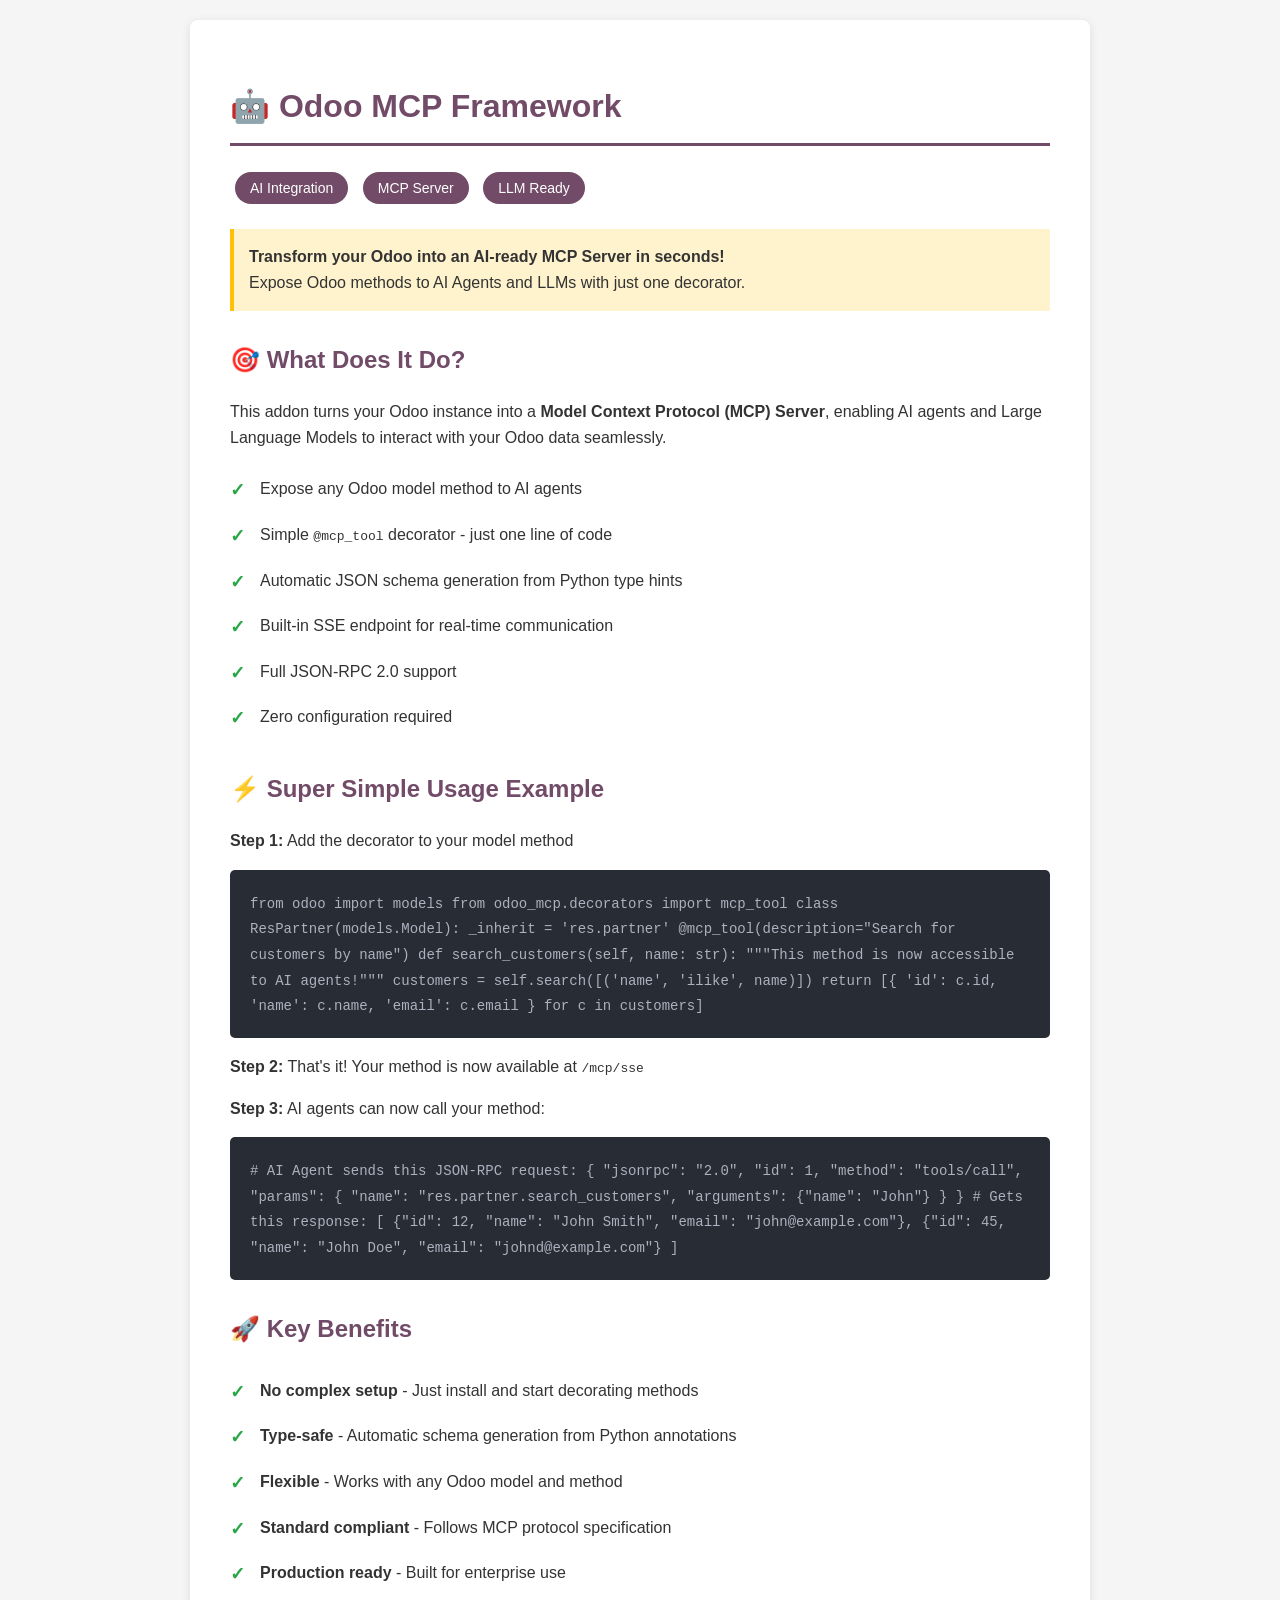
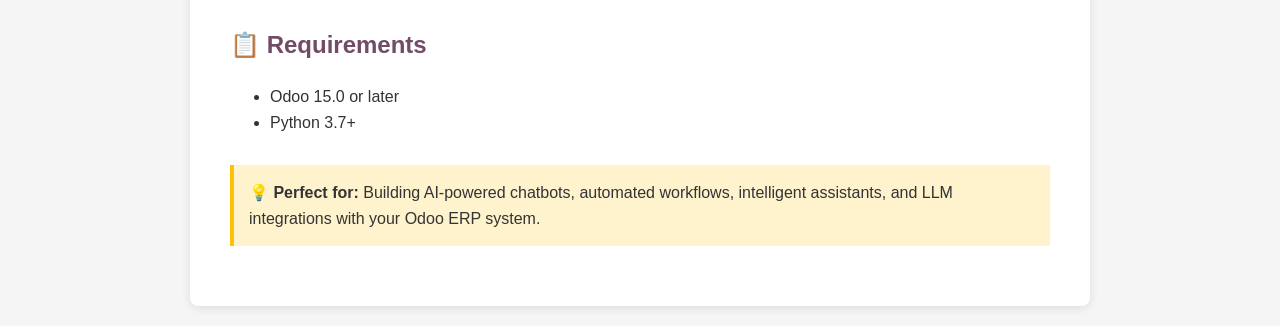
==== odoo_mcp/static/description/index.html @ 68dbedbb "odoo_mcp, to test" ====
<!DOCTYPE html>
<html lang="en">
<head>
    <meta charset="UTF-8">
    <meta name="viewport" content="width=device-width, initial-scale=1.0">
    <title>Odoo MCP Framework</title>
    <style>
        body {
            font-family: -apple-system, BlinkMacSystemFont, 'Segoe UI', Roboto, Oxygen, Ubuntu, sans-serif;
            line-height: 1.6;
            color: #333;
            max-width: 900px;
            margin: 0 auto;
            padding: 20px;
            background: #f5f5f5;
        }
        .container {
            background: white;
            padding: 40px;
            border-radius: 8px;
            box-shadow: 0 2px 10px rgba(0,0,0,0.1);
        }
        h1 {
            color: #714B67;
            border-bottom: 3px solid #714B67;
            padding-bottom: 10px;
        }
        h2 {
            color: #714B67;
            margin-top: 30px;
        }
        .highlight {
            background: #fff3cd;
            border-left: 4px solid #ffc107;
            padding: 15px;
            margin: 20px 0;
        }
        .code-block {
            background: #282c34;
            color: #abb2bf;
            padding: 20px;
            border-radius: 5px;
            overflow-x: auto;
            margin: 15px 0;
        }
        .code-block code {
            font-family: 'Courier New', monospace;
            font-size: 14px;
        }
        .feature-list {
            list-style: none;
            padding: 0;
        }
        .feature-list li {
            padding: 10px 0;
            padding-left: 30px;
            position: relative;
        }
        .feature-list li:before {
            content: "✓";
            position: absolute;
            left: 0;
            color: #28a745;
            font-weight: bold;
            font-size: 18px;
        }
        .badge {
            display: inline-block;
            background: #714B67;
            color: white;
            padding: 5px 15px;
            border-radius: 20px;
            font-size: 14px;
            margin: 5px;
        }
    </style>
</head>
<body>
    <div class="container">
        <h1>🤖 Odoo MCP Framework</h1>

        <div style="margin: 20px 0;">
            <span class="badge">AI Integration</span>
            <span class="badge">MCP Server</span>
            <span class="badge">LLM Ready</span>
        </div>

        <div class="highlight">
            <strong>Transform your Odoo into an AI-ready MCP Server in seconds!</strong><br>
            Expose Odoo methods to AI Agents and LLMs with just one decorator.
        </div>

        <h2>🎯 What Does It Do?</h2>
        <p>This addon turns your Odoo instance into a <strong>Model Context Protocol (MCP) Server</strong>, enabling AI agents and Large Language Models to interact with your Odoo data seamlessly.</p>

        <ul class="feature-list">
            <li>Expose any Odoo model method to AI agents</li>
            <li>Simple <code>@mcp_tool</code> decorator - just one line of code</li>
            <li>Automatic JSON schema generation from Python type hints</li>
            <li>Built-in SSE endpoint for real-time communication</li>
            <li>Full JSON-RPC 2.0 support</li>
            <li>Zero configuration required</li>
        </ul>

        <h2>⚡ Super Simple Usage Example</h2>

        <p><strong>Step 1:</strong> Add the decorator to your model method</p>

        <div class="code-block">
<code>from odoo import models
from odoo_mcp.decorators import mcp_tool

class ResPartner(models.Model):
    _inherit = 'res.partner'

    @mcp_tool(description="Search for customers by name")
    def search_customers(self, name: str):
        """This method is now accessible to AI agents!"""
        customers = self.search([('name', 'ilike', name)])
        return [{
            'id': c.id,
            'name': c.name,
            'email': c.email
        } for c in customers]</code>
        </div>

        <p><strong>Step 2:</strong> That's it! Your method is now available at <code>/mcp/sse</code></p>

        <p><strong>Step 3:</strong> AI agents can now call your method:</p>

        <div class="code-block">
<code># AI Agent sends this JSON-RPC request:
{
  "jsonrpc": "2.0",
  "id": 1,
  "method": "tools/call",
  "params": {
    "name": "res.partner.search_customers",
    "arguments": {"name": "John"}
  }
}

# Gets this response:
[
  {"id": 12, "name": "John Smith", "email": "john@example.com"},
  {"id": 45, "name": "John Doe", "email": "johnd@example.com"}
]</code>
        </div>

        <h2>🚀 Key Benefits</h2>
        <ul class="feature-list">
            <li><strong>No complex setup</strong> - Just install and start decorating methods</li>
            <li><strong>Type-safe</strong> - Automatic schema generation from Python annotations</li>
            <li><strong>Flexible</strong> - Works with any Odoo model and method</li>
            <li><strong>Standard compliant</strong> - Follows MCP protocol specification</li>
            <li><strong>Production ready</strong> - Built for enterprise use</li>
        </ul>

        <h2>📋 Requirements</h2>
        <ul>
            <li>Odoo 15.0 or later</li>
            <li>Python 3.7+</li>
        </ul>

        <div class="highlight" style="margin-top: 30px;">
            <strong>💡 Perfect for:</strong> Building AI-powered chatbots, automated workflows, intelligent assistants, and LLM integrations with your Odoo ERP system.
        </div>
    </div>
</body>
</html>
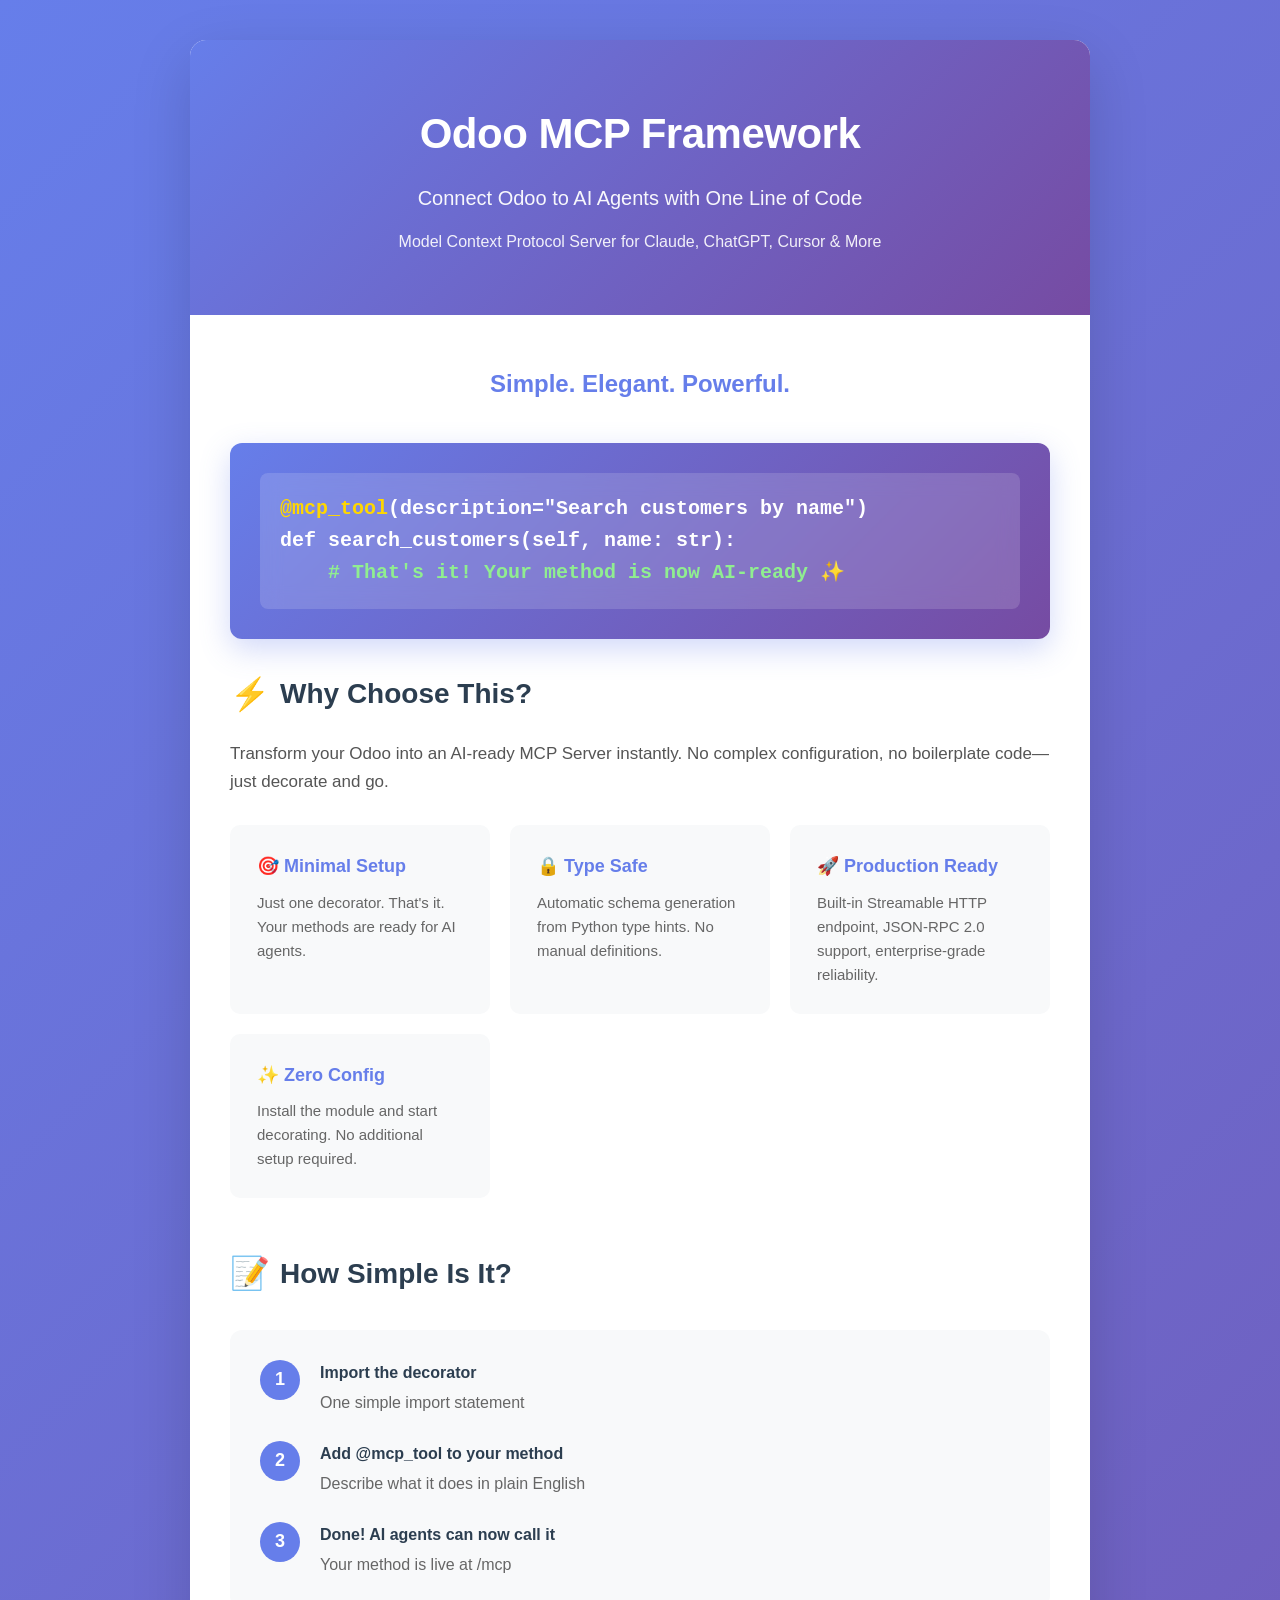
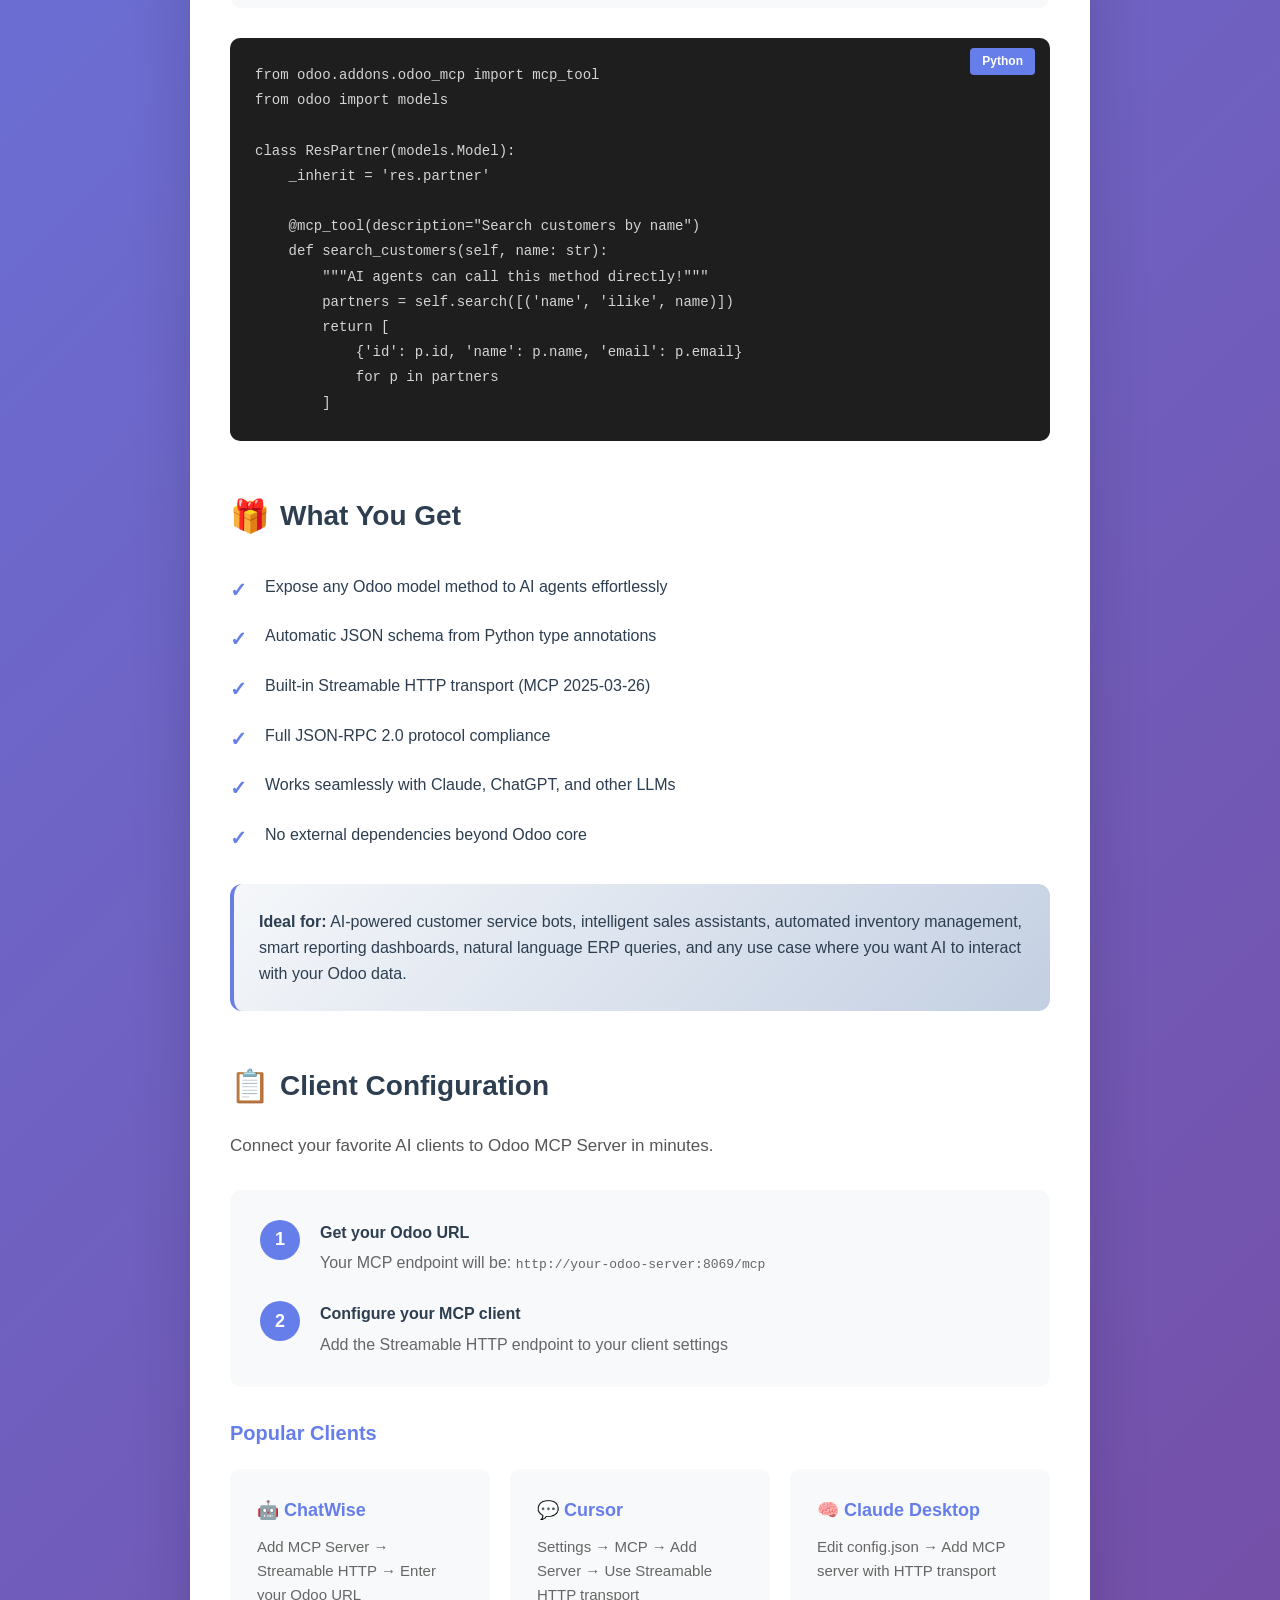
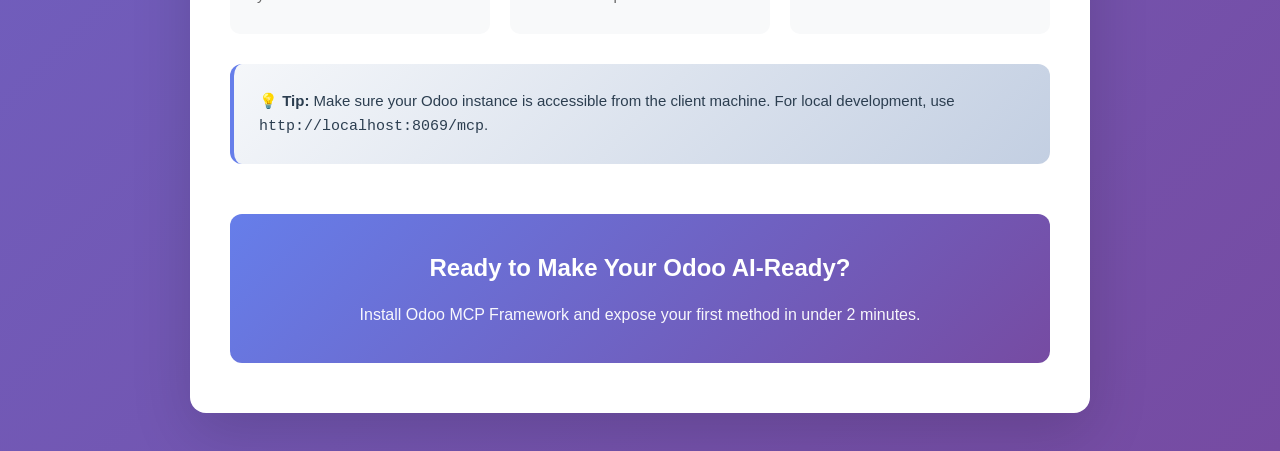
==== commit d377b9c3: "odoo_mcp v1.0.0 release" ====
--- a/odoo_mcp/static/description/index.html
+++ b/odoo_mcp/static/description/index.html
@@ -3,168 +3,468 @@
 <head>
     <meta charset="UTF-8">
     <meta name="viewport" content="width=device-width, initial-scale=1.0">
-    <title>Odoo MCP Framework</title>
+    <title>Odoo MCP Framework - Connect AI Agents to Odoo ERP | Model Context Protocol Server</title>
+    <meta name="description" content="Transform Odoo into an AI-ready MCP Server with one decorator. Enable seamless integration with Claude, ChatGPT, Cursor and other AI agents. Zero configuration required.">
+    <meta name="keywords" content="odoo mcp, model context protocol, odoo ai integration, claude odoo, chatgpt odoo, cursor odoo, llm integration, odoo ai agent, erp ai connector, odoo automation, artificial intelligence odoo, odoo chatbot">
+    <meta name="author" content="Chris">
+    <meta name="robots" content="index, follow">
+    
+    <!-- Open Graph / Social Media -->
+    <meta property="og:type" content="website">
+    <meta property="og:title" content="Odoo MCP Framework - AI Integration for Odoo ERP">
+    <meta property="og:description" content="Connect Odoo to AI Agents with One Line of Code. Implement Model Context Protocol for seamless LLM integration.">
+    <meta property="og:url" content="https://github.com/chrisking94/odoo_addons/tree/main/odoo_mcp">
+    
+    <!-- Twitter Card -->
+    <meta name="twitter:card" content="summary_large_image">
+    <meta name="twitter:title" content="Odoo MCP Framework - AI Integration Made Simple">
+    <meta name="twitter:description" content="Transform your Odoo into an AI-ready MCP Server instantly. One decorator, zero config.">
     <style>
+        * {
+            margin: 0;
+            padding: 0;
+            box-sizing: border-box;
+        }
+        
         body {
-            font-family: -apple-system, BlinkMacSystemFont, 'Segoe UI', Roboto, Oxygen, Ubuntu, sans-serif;
+            font-family: -apple-system, BlinkMacSystemFont, 'Segoe UI', Roboto, 'Helvetica Neue', Arial, sans-serif;
             line-height: 1.6;
-            color: #333;
+            color: #2c3e50;
+            background: linear-gradient(135deg, #667eea 0%, #764ba2 100%);
+            min-height: 100vh;
+            padding: 40px 20px;
+        }
+        
+        .container {
             max-width: 900px;
             margin: 0 auto;
+            background: white;
+            border-radius: 16px;
+            box-shadow: 0 20px 60px rgba(0,0,0,0.15);
+            overflow: hidden;
+        }
+        
+        .hero {
+            background: linear-gradient(135deg, #667eea 0%, #764ba2 100%);
+            color: white;
+            padding: 60px 40px;
+            text-align: center;
+        }
+        
+        .hero h1 {
+            font-size: 42px;
+            font-weight: 700;
+            margin-bottom: 15px;
+            letter-spacing: -0.5px;
+        }
+        
+        .hero p {
+            font-size: 20px;
+            opacity: 0.95;
+            max-width: 600px;
+            margin: 0 auto;
+        }
+        
+        .content {
+            padding: 50px 40px;
+        }
+        
+        .tagline {
+            text-align: center;
+            font-size: 24px;
+            color: #667eea;
+            font-weight: 600;
+            margin-bottom: 40px;
+        }
+        
+        .section {
+            margin-bottom: 50px;
+        }
+        
+        h2 {
+            color: #2c3e50;
+            font-size: 28px;
+            font-weight: 600;
+            margin-bottom: 20px;
+            display: flex;
+            align-items: center;
+            gap: 10px;
+        }
+        
+        h2 .icon {
+            font-size: 32px;
+        }
+        
+        .highlight-box {
+            background: linear-gradient(135deg, #f5f7fa 0%, #c3cfe2 100%);
+            padding: 25px;
+            border-radius: 12px;
+            margin: 20px 0;
+            border-left: 4px solid #667eea;
+        }
+        
+        .code-example {
+            background: #1e1e1e;
+            color: #d4d4d4;
+            padding: 25px;
+            border-radius: 10px;
+            overflow-x: auto;
+            margin: 20px 0;
+            position: relative;
+        }
+        
+        .code-example code {
+            font-family: 'Consolas', 'Monaco', 'Courier New', monospace;
+            font-size: 14px;
+            line-height: 1.8;
+            white-space: pre;
+            display: block;
+        }
+        
+        .code-label {
+            position: absolute;
+            top: 10px;
+            right: 15px;
+            background: #667eea;
+            color: white;
+            padding: 4px 12px;
+            border-radius: 4px;
+            font-size: 12px;
+            font-weight: 600;
+        }
+        
+        .feature-grid {
+            display: grid;
+            grid-template-columns: repeat(auto-fit, minmax(250px, 1fr));
+            gap: 20px;
+            margin: 30px 0;
+        }
+        
+        .feature-card {
+            background: #f8f9fa;
+            padding: 25px;
+            border-radius: 10px;
+            border: 2px solid transparent;
+            transition: all 0.3s ease;
+        }
+        
+        .feature-card:hover {
+            border-color: #667eea;
+            transform: translateY(-2px);
+            box-shadow: 0 5px 15px rgba(102, 126, 234, 0.1);
+        }
+        
+        .feature-card h3 {
+            color: #667eea;
+            font-size: 18px;
+            margin-bottom: 10px;
+        }
+        
+        .feature-card p {
+            color: #666;
+            font-size: 15px;
+        }
+        
+        .simple-steps {
+            background: #f8f9fa;
+            padding: 30px;
+            border-radius: 12px;
+            margin: 30px 0;
+        }
+        
+        .step {
+            display: flex;
+            gap: 20px;
+            margin-bottom: 25px;
+            align-items: flex-start;
+        }
+        
+        .step:last-child {
+            margin-bottom: 0;
+        }
+        
+        .step-number {
+            background: #667eea;
+            color: white;
+            width: 40px;
+            height: 40px;
+            border-radius: 50%;
+            display: flex;
+            align-items: center;
+            justify-content: center;
+            font-weight: 700;
+            font-size: 18px;
+            flex-shrink: 0;
+        }
+        
+        .step-content {
+            flex: 1;
+        }
+        
+        .step-content strong {
+            color: #2c3e50;
+            font-size: 16px;
+            display: block;
+            margin-bottom: 5px;
+        }
+        
+        .step-content p {
+            color: #666;
+            margin: 0;
+        }
+        
+        .import-highlight {
+            background: linear-gradient(135deg, #667eea 0%, #764ba2 100%);
+            padding: 30px;
+            border-radius: 12px;
+            text-align: center;
+            margin: 30px 0;
+            box-shadow: 0 10px 30px rgba(102, 126, 234, 0.3);
+        }
+        
+        .import-highlight code {
+            font-size: 20px;
+            color: white;
+            font-weight: 700;
+            font-family: 'Consolas', 'Monaco', monospace;
+            white-space: pre;
+            display: block;
+            text-align: left;
+            background: rgba(255, 255, 255, 0.15);
             padding: 20px;
-            background: #f5f5f5;
-        }
-        .container {
-            background: white;
-            padding: 40px;
             border-radius: 8px;
-            box-shadow: 0 2px 10px rgba(0,0,0,0.1);
-        }
-        h1 {
-            color: #714B67;
-            border-bottom: 3px solid #714B67;
-            padding-bottom: 10px;
-        }
-        h2 {
-            color: #714B67;
-            margin-top: 30px;
-        }
-        .highlight {
-            background: #fff3cd;
-            border-left: 4px solid #ffc107;
-            padding: 15px;
-            margin: 20px 0;
-        }
-        .code-block {
-            background: #282c34;
-            color: #abb2bf;
-            padding: 20px;
-            border-radius: 5px;
-            overflow-x: auto;
-            margin: 15px 0;
-        }
-        .code-block code {
-            font-family: 'Courier New', monospace;
-            font-size: 14px;
-        }
-        .feature-list {
+            backdrop-filter: blur(10px);
+        }
+        
+        .cta-box {
+            background: linear-gradient(135deg, #667eea 0%, #764ba2 100%);
+            color: white;
+            padding: 35px;
+            border-radius: 12px;
+            text-align: center;
+            margin-top: 40px;
+        }
+        
+        .cta-box h3 {
+            font-size: 24px;
+            margin-bottom: 15px;
+        }
+        
+        .cta-box p {
+            font-size: 16px;
+            opacity: 0.95;
+        }
+        
+        ul {
             list-style: none;
             padding: 0;
         }
-        .feature-list li {
-            padding: 10px 0;
-            padding-left: 30px;
+        
+        ul li {
+            padding: 12px 0;
+            padding-left: 35px;
             position: relative;
-        }
-        .feature-list li:before {
+            font-size: 16px;
+        }
+        
+        ul li:before {
             content: "✓";
             position: absolute;
             left: 0;
-            color: #28a745;
+            color: #667eea;
             font-weight: bold;
-            font-size: 18px;
-        }
-        .badge {
-            display: inline-block;
-            background: #714B67;
-            color: white;
-            padding: 5px 15px;
-            border-radius: 20px;
-            font-size: 14px;
-            margin: 5px;
+            font-size: 20px;
+        }
+        
+        @media (max-width: 768px) {
+            .hero h1 {
+                font-size: 32px;
+            }
+            
+            .hero p {
+                font-size: 18px;
+            }
+            
+            .content {
+                padding: 30px 25px;
+            }
+            
+            .feature-grid {
+                grid-template-columns: 1fr;
+            }
         }
     </style>
 </head>
 <body>
     <div class="container">
-        <h1>🤖 Odoo MCP Framework</h1>
-
-        <div style="margin: 20px 0;">
-            <span class="badge">AI Integration</span>
-            <span class="badge">MCP Server</span>
-            <span class="badge">LLM Ready</span>
+        <div class="hero">
+            <h1>Odoo MCP Framework</h1>
+            <p>Connect Odoo to AI Agents with One Line of Code</p>
+            <p style="font-size: 16px; margin-top: 15px; opacity: 0.9;">Model Context Protocol Server for Claude, ChatGPT, Cursor & More</p>
         </div>
-
-        <div class="highlight">
-            <strong>Transform your Odoo into an AI-ready MCP Server in seconds!</strong><br>
-            Expose Odoo methods to AI Agents and LLMs with just one decorator.
-        </div>
-
-        <h2>🎯 What Does It Do?</h2>
-        <p>This addon turns your Odoo instance into a <strong>Model Context Protocol (MCP) Server</strong>, enabling AI agents and Large Language Models to interact with your Odoo data seamlessly.</p>
-
-        <ul class="feature-list">
-            <li>Expose any Odoo model method to AI agents</li>
-            <li>Simple <code>@mcp_tool</code> decorator - just one line of code</li>
-            <li>Automatic JSON schema generation from Python type hints</li>
-            <li>Built-in SSE endpoint for real-time communication</li>
-            <li>Full JSON-RPC 2.0 support</li>
-            <li>Zero configuration required</li>
-        </ul>
-
-        <h2>⚡ Super Simple Usage Example</h2>
-
-        <p><strong>Step 1:</strong> Add the decorator to your model method</p>
-
-        <div class="code-block">
-<code>from odoo import models
-from odoo_mcp.decorators import mcp_tool
+        
+        <div class="content">
+            <div class="tagline">Simple. Elegant. Powerful.</div>
+            
+            <div class="import-highlight">
+                <code><span style="color: #ffd700;">@mcp_tool</span>(description="Search customers by name")
+def search_customers(self, name: str):
+    <span style="color: #90EE90;"># That's it! Your method is now AI-ready ✨</span></code>
+            </div>
+            
+            <div class="section">
+                <h2><span class="icon">⚡</span> Why Choose This?</h2>
+                <p style="font-size: 17px; color: #555; margin-bottom: 20px;">
+                    Transform your Odoo into an AI-ready MCP Server instantly. No complex configuration, no boilerplate code—just decorate and go.
+                </p>
+                
+                <div class="feature-grid">
+                    <div class="feature-card">
+                        <h3>🎯 Minimal Setup</h3>
+                        <p>Just one decorator. That's it. Your methods are ready for AI agents.</p>
+                    </div>
+                    
+                    <div class="feature-card">
+                        <h3>🔒 Type Safe</h3>
+                        <p>Automatic schema generation from Python type hints. No manual definitions.</p>
+                    </div>
+                    
+                    <div class="feature-card">
+                        <h3>🚀 Production Ready</h3>
+                        <p>Built-in Streamable HTTP endpoint, JSON-RPC 2.0 support, enterprise-grade reliability.</p>
+                    </div>
+                    
+                    <div class="feature-card">
+                        <h3>✨ Zero Config</h3>
+                        <p>Install the module and start decorating. No additional setup required.</p>
+                    </div>
+                </div>
+            </div>
+            
+            <div class="section">
+                <h2><span class="icon">📝</span> How Simple Is It?</h2>
+                
+                <div class="simple-steps">
+                    <div class="step">
+                        <div class="step-number">1</div>
+                        <div class="step-content">
+                            <strong>Import the decorator</strong>
+                            <p>One simple import statement</p>
+                        </div>
+                    </div>
+                    
+                    <div class="step">
+                        <div class="step-number">2</div>
+                        <div class="step-content">
+                            <strong>Add @mcp_tool to your method</strong>
+                            <p>Describe what it does in plain English</p>
+                        </div>
+                    </div>
+                    
+                    <div class="step">
+                        <div class="step-number">3</div>
+                        <div class="step-content">
+                            <strong>Done! AI agents can now call it</strong>
+                            <p>Your method is live at /mcp</p>
+                        </div>
+                    </div>
+                </div>
+                
+                <div class="code-example">
+                    <div class="code-label">Python</div>
+<code>from odoo.addons.odoo_mcp import mcp_tool
+from odoo import models
 
 class ResPartner(models.Model):
     _inherit = 'res.partner'
 
-    @mcp_tool(description="Search for customers by name")
+    @mcp_tool(description="Search customers by name")
     def search_customers(self, name: str):
-        """This method is now accessible to AI agents!"""
-        customers = self.search([('name', 'ilike', name)])
-        return [{
-            'id': c.id,
-            'name': c.name,
-            'email': c.email
-        } for c in customers]</code>
-        </div>
-
-        <p><strong>Step 2:</strong> That's it! Your method is now available at <code>/mcp/sse</code></p>
-
-        <p><strong>Step 3:</strong> AI agents can now call your method:</p>
-
-        <div class="code-block">
-<code># AI Agent sends this JSON-RPC request:
-{
-  "jsonrpc": "2.0",
-  "id": 1,
-  "method": "tools/call",
-  "params": {
-    "name": "res.partner.search_customers",
-    "arguments": {"name": "John"}
-  }
-}
-
-# Gets this response:
-[
-  {"id": 12, "name": "John Smith", "email": "john@example.com"},
-  {"id": 45, "name": "John Doe", "email": "johnd@example.com"}
-]</code>
-        </div>
-
-        <h2>🚀 Key Benefits</h2>
-        <ul class="feature-list">
-            <li><strong>No complex setup</strong> - Just install and start decorating methods</li>
-            <li><strong>Type-safe</strong> - Automatic schema generation from Python annotations</li>
-            <li><strong>Flexible</strong> - Works with any Odoo model and method</li>
-            <li><strong>Standard compliant</strong> - Follows MCP protocol specification</li>
-            <li><strong>Production ready</strong> - Built for enterprise use</li>
-        </ul>
-
-        <h2>📋 Requirements</h2>
-        <ul>
-            <li>Odoo 15.0 or later</li>
-            <li>Python 3.7+</li>
-        </ul>
-
-        <div class="highlight" style="margin-top: 30px;">
-            <strong>💡 Perfect for:</strong> Building AI-powered chatbots, automated workflows, intelligent assistants, and LLM integrations with your Odoo ERP system.
+        """AI agents can call this method directly!"""
+        partners = self.search([('name', 'ilike', name)])
+        return [
+            {'id': p.id, 'name': p.name, 'email': p.email}
+            for p in partners
+        ]</code>
+                </div>
+            </div>
+            
+            <div class="section">
+                <h2><span class="icon">🎁</span> What You Get</h2>
+                <ul>
+                    <li>Expose any Odoo model method to AI agents effortlessly</li>
+                    <li>Automatic JSON schema from Python type annotations</li>
+                    <li>Built-in Streamable HTTP transport (MCP 2025-03-26)</li>
+                    <li>Full JSON-RPC 2.0 protocol compliance</li>
+                    <li>Works seamlessly with Claude, ChatGPT, and other LLMs</li>
+                    <li>No external dependencies beyond Odoo core</li>
+                </ul>
+                
+                <div class="highlight-box" style="margin-top: 25px;">
+                    <p style="margin: 0; font-size: 16px;">
+                        <strong>Ideal for:</strong> AI-powered customer service bots, intelligent sales assistants, 
+                        automated inventory management, smart reporting dashboards, natural language ERP queries, 
+                        and any use case where you want AI to interact with your Odoo data.
+                    </p>
+                </div>
+            </div>
+            
+            <div class="section">
+                <h2><span class="icon">📋</span> Client Configuration</h2>
+                <p style="font-size: 17px; color: #555; margin-bottom: 20px;">
+                    Connect your favorite AI clients to Odoo MCP Server in minutes.
+                </p>
+                
+                <div class="simple-steps">
+                    <div class="step">
+                        <div class="step-number">1</div>
+                        <div class="step-content">
+                            <strong>Get your Odoo URL</strong>
+                            <p>Your MCP endpoint will be: <code>http://your-odoo-server:8069/mcp</code></p>
+                        </div>
+                    </div>
+                    
+                    <div class="step">
+                        <div class="step-number">2</div>
+                        <div class="step-content">
+                            <strong>Configure your MCP client</strong>
+                            <p>Add the Streamable HTTP endpoint to your client settings</p>
+                        </div>
+                    </div>
+                </div>
+                
+                <h3 style="margin-top: 30px; color: #667eea; font-size: 20px;">Popular Clients</h3>
+                
+                <div class="feature-grid" style="margin-top: 20px;">
+                    <div class="feature-card">
+                        <h3>🤖 ChatWise</h3>
+                        <p>Add MCP Server → Streamable HTTP → Enter your Odoo URL</p>
+                    </div>
+                    
+                    <div class="feature-card">
+                        <h3>💬 Cursor</h3>
+                        <p>Settings → MCP → Add Server → Use Streamable HTTP transport</p>
+                    </div>
+                    
+                    <div class="feature-card">
+                        <h3>🧠 Claude Desktop</h3>
+                        <p>Edit config.json → Add MCP server with HTTP transport</p>
+                    </div>
+                </div>
+                
+                <div class="highlight-box" style="margin-top: 20px;">
+                    <p style="margin: 0; font-size: 15px;">
+                        <strong>💡 Tip:</strong> Make sure your Odoo instance is accessible from the client machine. 
+                        For local development, use <code>http://localhost:8069/mcp</code>.
+                    </p>
+                </div>
+            </div>
+            
+            <div class="cta-box">
+                <h3>Ready to Make Your Odoo AI-Ready?</h3>
+                <p>Install Odoo MCP Framework and expose your first method in under 2 minutes.</p>
+            </div>
         </div>
     </div>
 </body>
-</html>+</html>
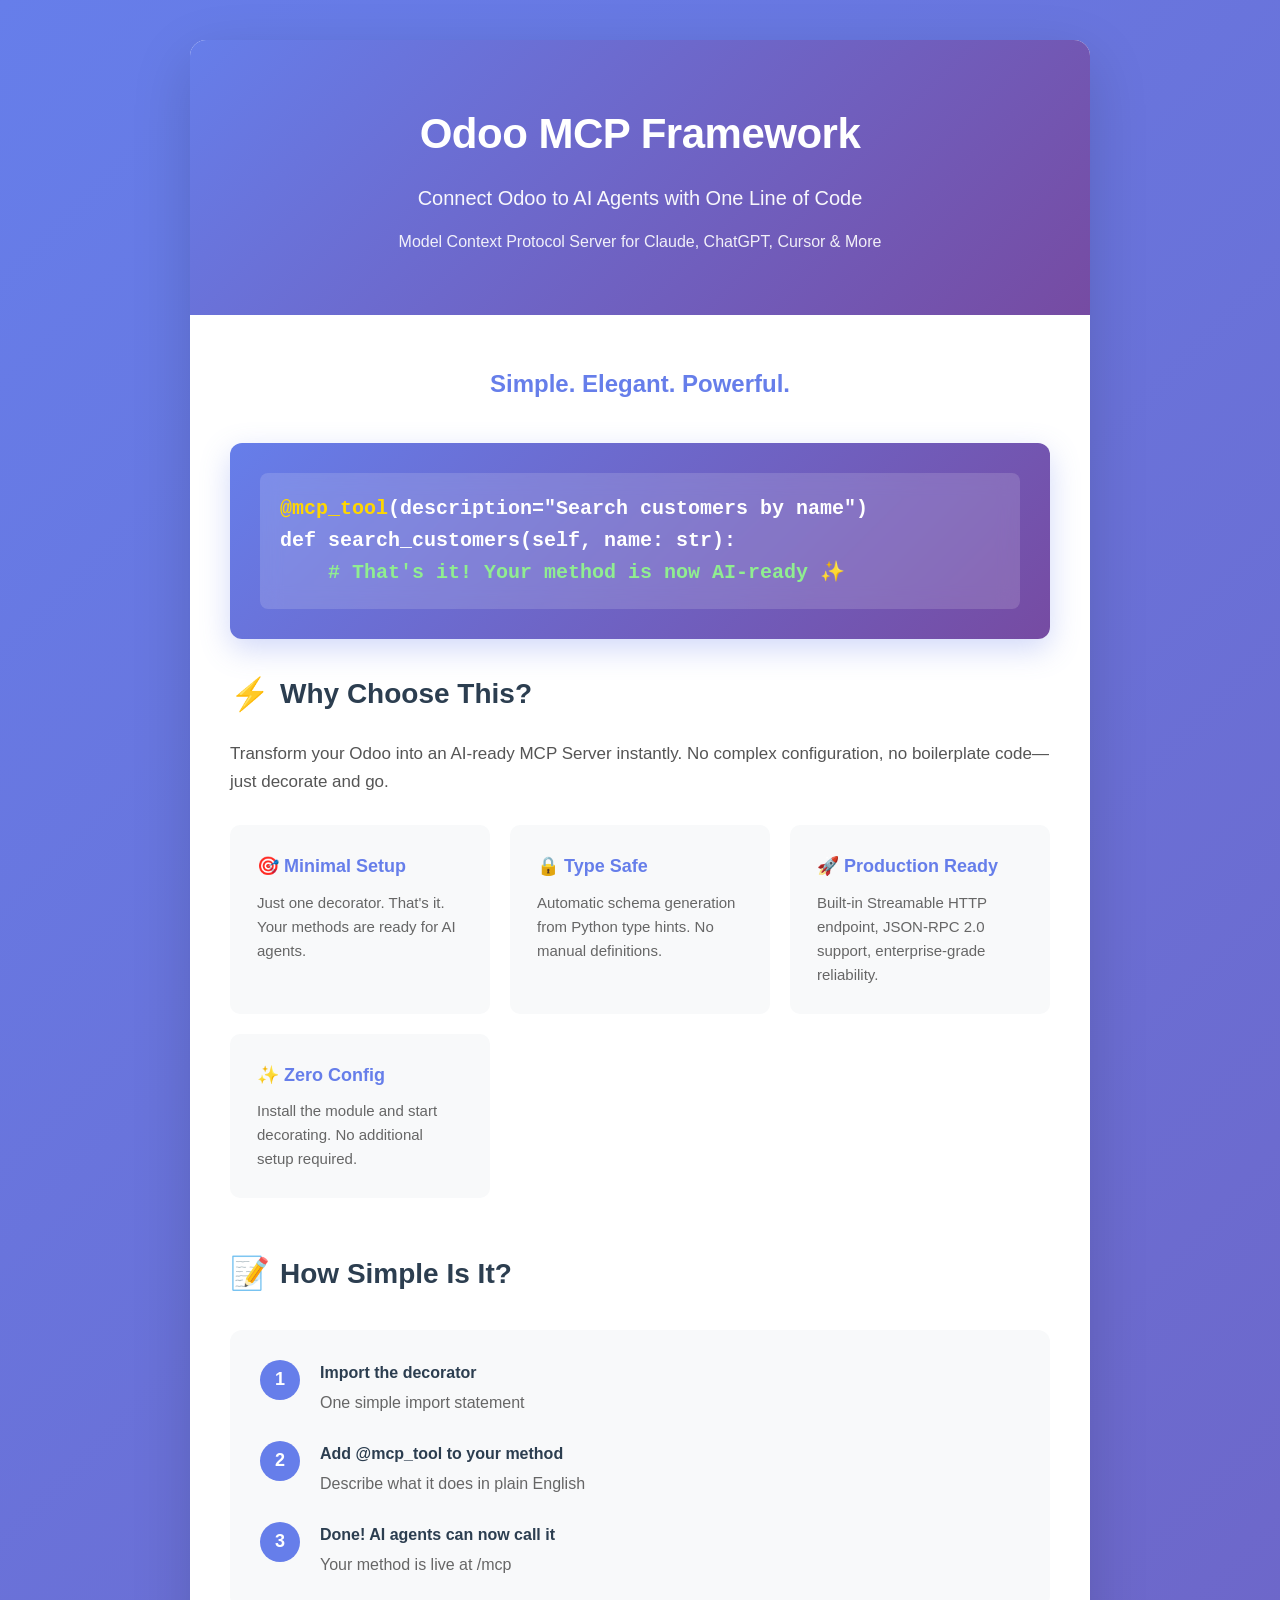
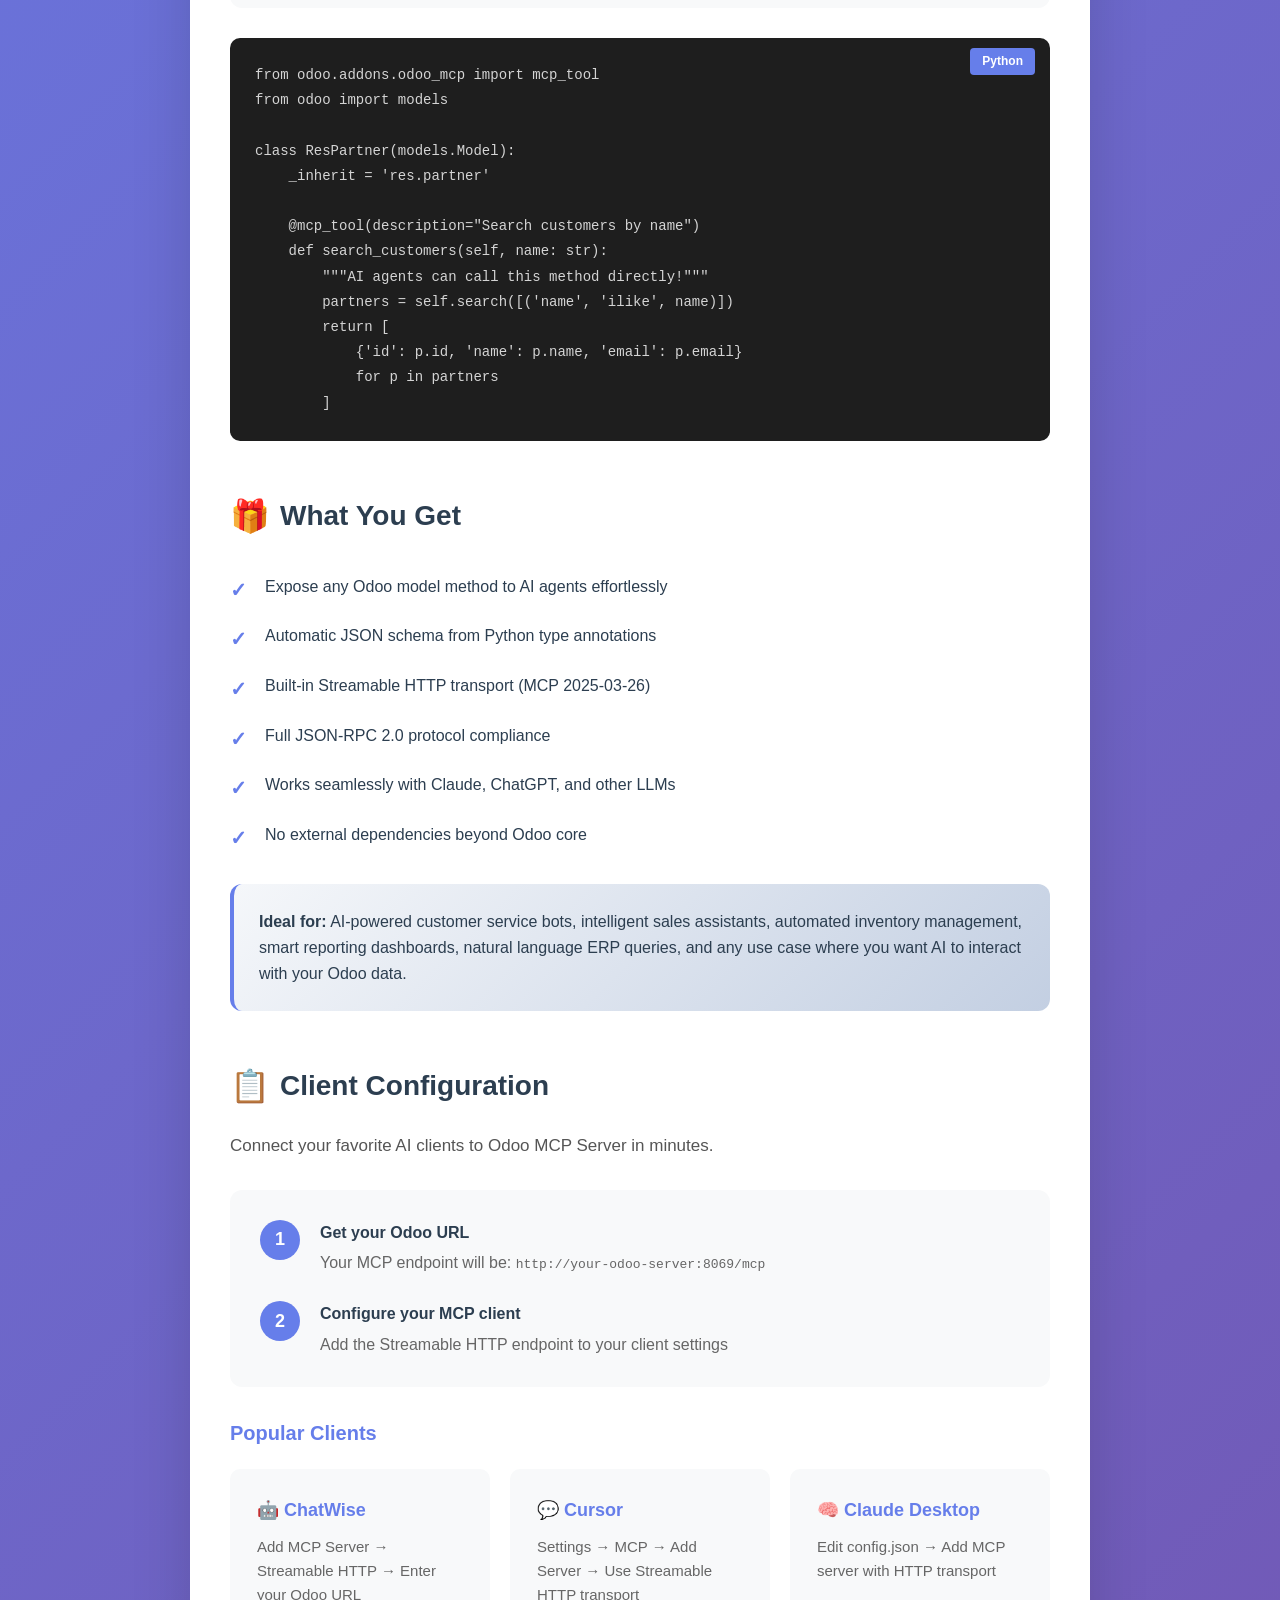
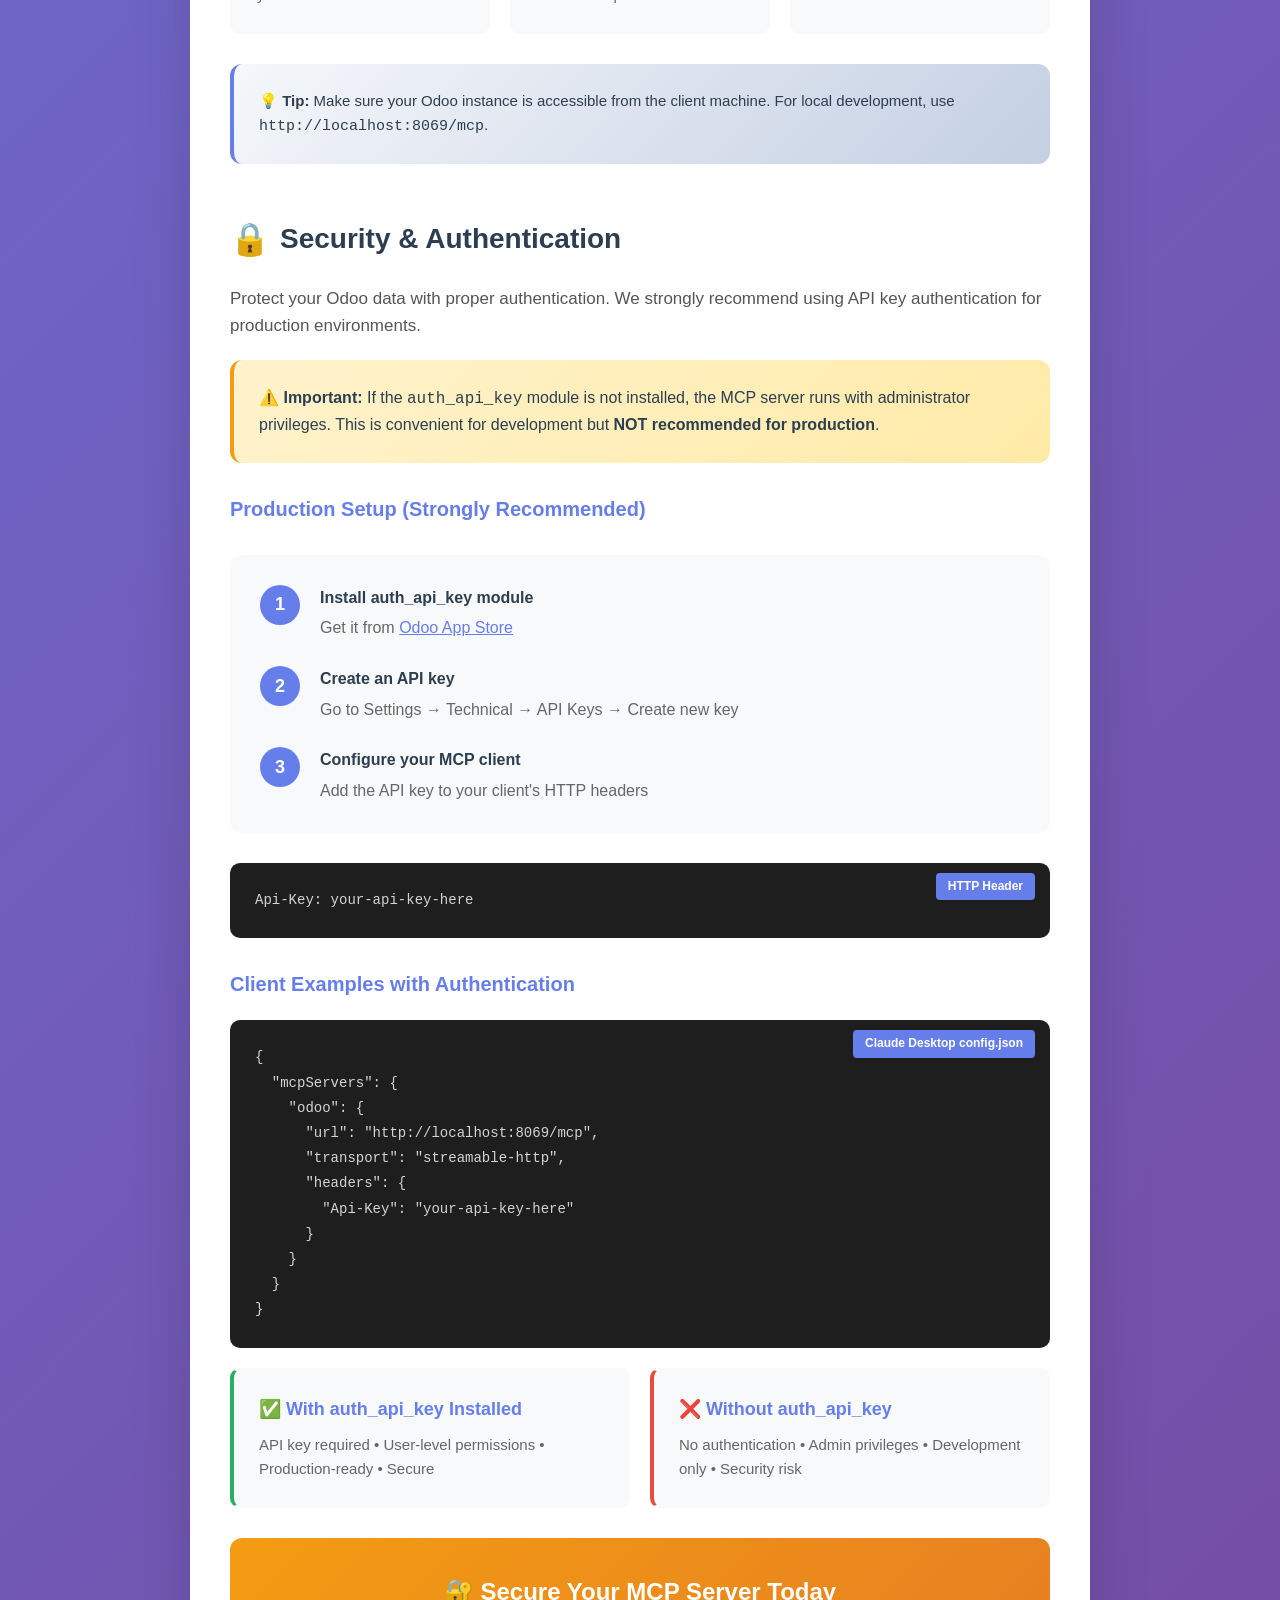
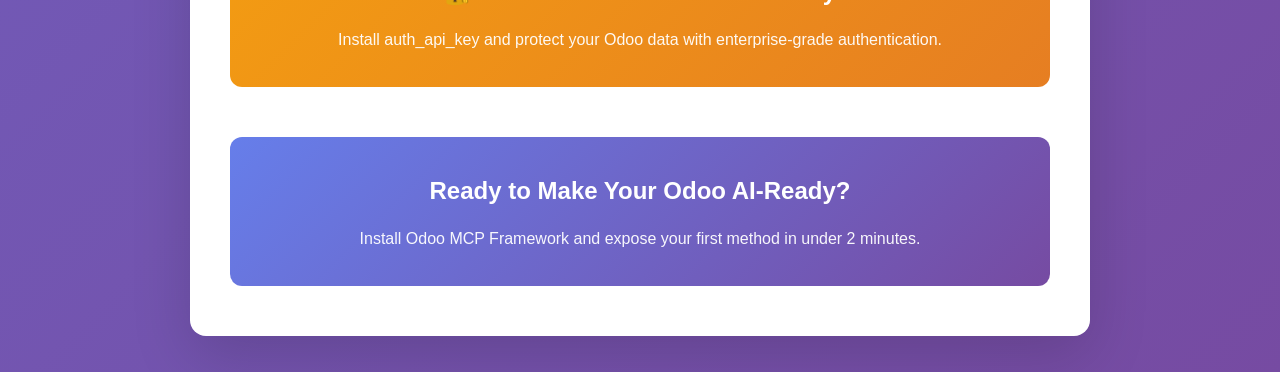
==== commit bbe6c17d: "optimize docs" ====
--- a/odoo_mcp/static/description/index.html
+++ b/odoo_mcp/static/description/index.html
@@ -460,6 +460,87 @@
                 </div>
             </div>
             
+            <div class="section">
+                <h2><span class="icon">🔒</span> Security & Authentication</h2>
+                <p style="font-size: 17px; color: #555; margin-bottom: 20px;">
+                    Protect your Odoo data with proper authentication. We strongly recommend using API key authentication for production environments.
+                </p>
+
+                <div class="highlight-box" style="background: linear-gradient(135deg, #fff3cd 0%, #ffeaa7 100%); border-left-color: #f39c12;">
+                    <p style="margin: 0; font-size: 16px;">
+                        <strong>⚠️ Important:</strong> If the <code>auth_api_key</code> module is not installed, the MCP server runs with administrator privileges.
+                        This is convenient for development but <strong>NOT recommended for production</strong>.
+                    </p>
+                </div>
+
+                <h3 style="margin-top: 30px; color: #667eea; font-size: 20px;">Production Setup (Strongly Recommended)</h3>
+
+                <div class="simple-steps">
+                    <div class="step">
+                        <div class="step-number">1</div>
+                        <div class="step-content">
+                            <strong>Install auth_api_key module</strong>
+                            <p>Get it from <a href="https://apps.odoo.com/apps/modules/browse?search=auth_api_key" target="_blank" style="color: #667eea;">Odoo App Store</a></p>
+                        </div>
+                    </div>
+
+                    <div class="step">
+                        <div class="step-number">2</div>
+                        <div class="step-content">
+                            <strong>Create an API key</strong>
+                            <p>Go to Settings → Technical → API Keys → Create new key</p>
+                        </div>
+                    </div>
+
+                    <div class="step">
+                        <div class="step-number">3</div>
+                        <div class="step-content">
+                            <strong>Configure your MCP client</strong>
+                            <p>Add the API key to your client's HTTP headers</p>
+                        </div>
+                    </div>
+                </div>
+
+                <div class="code-example" style="margin-top: 20px;">
+                    <div class="code-label">HTTP Header</div>
+<code>Api-Key: your-api-key-here</code>
+                </div>
+
+                <h3 style="margin-top: 30px; color: #667eea; font-size: 20px;">Client Examples with Authentication</h3>
+
+                <div class="code-example">
+                    <div class="code-label">Claude Desktop config.json</div>
+<code>{
+  "mcpServers": {
+    "odoo": {
+      "url": "http://localhost:8069/mcp",
+      "transport": "streamable-http",
+      "headers": {
+        "Api-Key": "your-api-key-here"
+      }
+    }
+  }
+}</code>
+                </div>
+
+                <div class="feature-grid" style="margin-top: 20px;">
+                    <div class="feature-card" style="border-left: 4px solid #27ae60;">
+                        <h3>✅ With auth_api_key Installed</h3>
+                        <p>API key required • User-level permissions • Production-ready • Secure</p>
+                    </div>
+
+                    <div class="feature-card" style="border-left: 4px solid #e74c3c;">
+                        <h3>❌ Without auth_api_key</h3>
+                        <p>No authentication • Admin privileges • Development only • Security risk</p>
+                    </div>
+                </div>
+
+                <div class="cta-box" style="margin-top: 30px; background: linear-gradient(135deg, #f39c12 0%, #e67e22 100%);">
+                    <h3>🔐 Secure Your MCP Server Today</h3>
+                    <p>Install auth_api_key and protect your Odoo data with enterprise-grade authentication.</p>
+                </div>
+            </div>
+
             <div class="cta-box">
                 <h3>Ready to Make Your Odoo AI-Ready?</h3>
                 <p>Install Odoo MCP Framework and expose your first method in under 2 minutes.</p>
